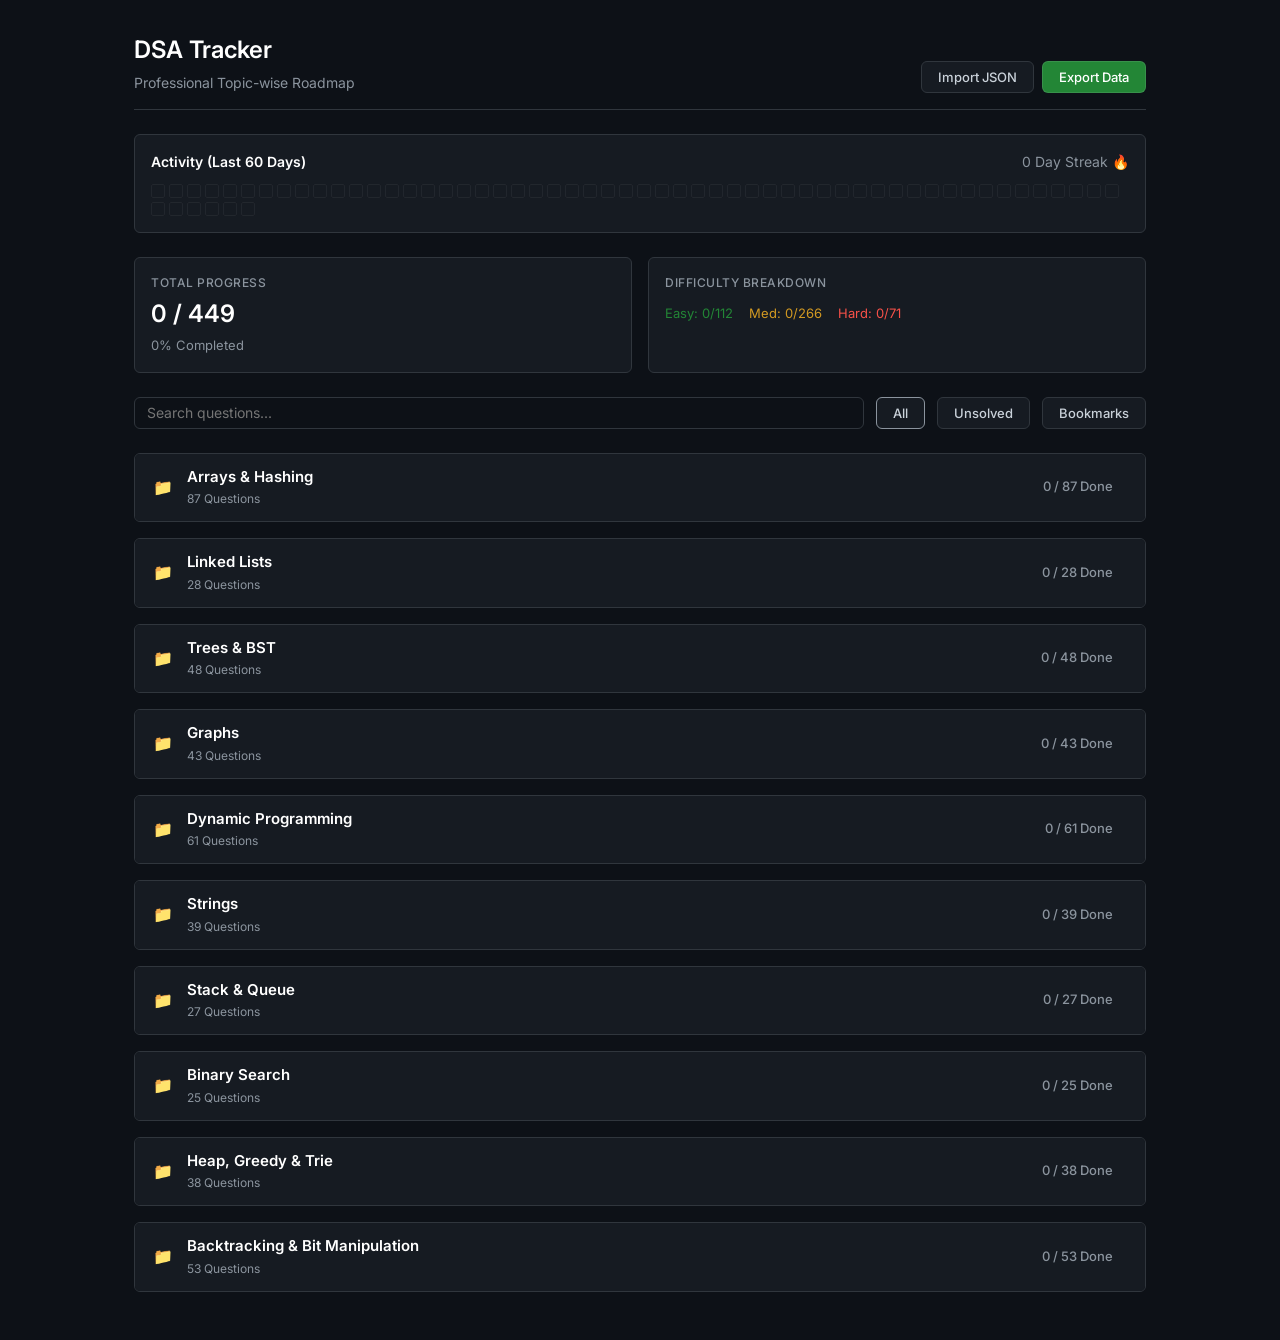
==== index.html @ 183a4bf5 "feat: implement DSA roadmap tracker application with progress tracking, filtering, and data manageme" ====
<!DOCTYPE html>
<html lang="en">
<head>
<meta charset="UTF-8">
<meta name="viewport" content="width=device-width, initial-scale=1.0">
<title>DSA Tracker Pro</title>
<link href="https://fonts.googleapis.com/css2?family=Inter:wght@400;500;600&display=swap" rel="stylesheet">
<link rel="stylesheet" href="style.css">
</head>
<body>

<div class="app-container">
  <div class="header">
    <div class="header-left">
      <h1>DSA Tracker</h1>
      <p>Professional Topic-wise Roadmap</p>
    </div>
    <div class="header-actions">
      <input type="file" id="importFile" style="display:none" accept=".json" onchange="importData(event)">
      <button class="btn" onclick="document.getElementById('importFile').click()">Import JSON</button>
      <button class="btn btn-primary" onclick="exportData()">Export Data</button>
    </div>
  </div>

  <div class="heatmap-container">
    <div class="heatmap-title"><span>Activity (Last 60 Days)</span> <span id="streakCount" style="color:var(--text-secondary);font-weight:400">0 Day Streak</span></div>
    <div class="heatmap-grid" id="heatmapGrid"></div>
  </div>

  <div class="stats-grid">
    <div class="stat-card">
      <div class="stat-label">Total Progress</div>
      <div class="stat-val"><span id="doneQ">0</span> / <span id="totalQ">0</span></div>
      <div style="font-size: 13px; color: var(--text-secondary); margin-top: 4px;"><span id="totalPct">0%</span> Completed</div>
    </div>
    <div class="stat-card">
      <div class="stat-label">Difficulty Breakdown</div>
      <div class="diff-stats">
        <div class="diff-E">Easy: <span id="doneE">0</span>/<span id="totE">0</span></div>
        <div class="diff-M">Med: <span id="doneM">0</span>/<span id="totM">0</span></div>
        <div class="diff-H">Hard: <span id="doneH">0</span>/<span id="totH">0</span></div>
      </div>
    </div>
  </div>

  <div class="toolbar">
    <input type="text" id="searchInput" class="search-input" placeholder="Search questions..." oninput="renderTopicView()">
    <button class="btn" id="filterBtnAll" onclick="setFilter('all')">All</button>
    <button class="btn" id="filterBtnUnsolved" onclick="setFilter('unsolved')">Unsolved</button>
    <button class="btn" id="filterBtnBookmarks" onclick="setFilter('bookmarks')">Bookmarks</button>
  </div>

  <div id="topicView"></div>
</div>

<script src="data.js"></script>
<script src="app.js"></script>
</body>
</html>
---- style.css ----
:root {
  --bg-main: #0d1117;
  --bg-card: #161b22;
  --bg-hover: #21262d;
  --text-primary: #c9d1d9;
  --text-secondary: #8b949e;
  --text-muted: #484f58;
  --accent: #2f81f7;
  --accent-hover: #58a6ff;
  --success: #238636;
  --success-hover: #2ea043;
  --warning: #d29922;
  --danger: #f85149;
  --border: #30363d;
  --radius: 6px;
  --font: 'Inter', -apple-system, BlinkMacSystemFont, "Segoe UI", Helvetica, Arial, sans-serif;
}

* { box-sizing: border-box; margin: 0; padding: 0; }
body { font-family: var(--font); background: var(--bg-main); color: var(--text-primary); line-height: 1.5; font-size: 14px; padding: 32px 20px; }
.app-container { max-width: 1012px; margin: 0 auto; }

.header { display: flex; justify-content: space-between; align-items: flex-end; padding-bottom: 16px; border-bottom: 1px solid var(--border); margin-bottom: 24px; }
.header-left h1 { font-size: 24px; font-weight: 600; color: #fff; }
.header-left p { color: var(--text-secondary); margin-top: 4px; font-size: 14px; }
.header-actions { display: flex; gap: 8px; }

.btn { background: var(--bg-card); color: var(--text-primary); border: 1px solid var(--border); padding: 5px 16px; border-radius: var(--radius); font-size: 13px; font-weight: 500; cursor: pointer; transition: 0.2s; font-family: inherit; display: flex; align-items: center; gap: 6px; line-height: 20px; }
.btn:hover { background: var(--bg-hover); border-color: var(--text-secondary); }
.btn-primary { background: var(--success); color: #fff; border-color: rgba(240,246,252,0.1); }
.btn-primary:hover { background: var(--success-hover); border-color: rgba(240,246,252,0.1); }

/* Heatmap */
.heatmap-container { background: var(--bg-card); border: 1px solid var(--border); border-radius: var(--radius); padding: 16px; margin-bottom: 24px; }
.heatmap-title { font-size: 14px; font-weight: 600; margin-bottom: 12px; color: #fff; display: flex; justify-content: space-between;}
.heatmap-grid { display: flex; gap: 4px; flex-wrap: wrap; }
.heatmap-day { width: 14px; height: 14px; border-radius: 2px; background: #161b22; outline: 1px solid rgba(255,255,255,0.05); outline-offset: -1px; }
.heatmap-day[data-count="1"] { background: #0e4429; }
.heatmap-day[data-count="2"] { background: #006d32; }
.heatmap-day[data-count="3"] { background: #26a641; }
.heatmap-day[data-count="4"] { background: #39d353; }

/* Stats */
.stats-grid { display: grid; grid-template-columns: repeat(auto-fit, minmax(200px, 1fr)); gap: 16px; margin-bottom: 24px; }
.stat-card { background: var(--bg-card); border: 1px solid var(--border); border-radius: var(--radius); padding: 16px; }
.stat-val { font-size: 24px; font-weight: 600; color: #fff; margin-top: 4px; }
.stat-label { font-size: 12px; color: var(--text-secondary); font-weight: 500; text-transform: uppercase; letter-spacing: 0.5px;}
.diff-stats { display: flex; gap: 16px; margin-top: 12px; font-size: 13px; }
.diff-E { color: var(--success); }
.diff-M { color: var(--warning); }
.diff-H { color: var(--danger); }

/* Search & Filter */
.toolbar { display: flex; gap: 12px; margin-bottom: 24px; flex-wrap: wrap; }
.search-input { flex: 1; min-width: 200px; background: var(--bg-main); border: 1px solid var(--border); color: var(--text-primary); padding: 6px 12px; border-radius: var(--radius); font-size: 14px; font-family: inherit; }
.search-input:focus { outline: none; border-color: var(--accent); box-shadow: 0 0 0 3px rgba(47,129,247,0.3); }

/* Topics */
.topic-card { background: var(--bg-main); border: 1px solid var(--border); border-radius: var(--radius); margin-bottom: 16px; overflow: hidden; }
.topic-header { display: flex; align-items: center; padding: 12px 16px; cursor: pointer; user-select: none; background: var(--bg-card); border-bottom: 1px solid transparent; }
.topic-header:hover { background: var(--bg-hover); }
.topic-card.open .topic-header { border-bottom-color: var(--border); }
.topic-icon { font-size: 16px; margin-right: 12px; width: 24px; text-align: center; }
.topic-title { flex: 1; }
.topic-name { font-size: 15px; font-weight: 600; color: #fff; }
.topic-sub { font-size: 12px; color: var(--text-secondary); margin-top: 2px; }
.topic-progress { font-size: 13px; font-weight: 500; color: var(--text-secondary); margin-right: 16px; }

.topic-body { display: none; }
.topic-body.open { display: block; }

.subpattern { border-bottom: 1px solid var(--border); }
.subpattern:last-child { border-bottom: none; }
.sub-header { padding: 12px 16px; background: var(--bg-main); border-bottom: 1px solid var(--border); font-size: 13px; font-weight: 600; color: var(--text-primary); display: flex; justify-content: space-between;}

.q-list { display: flex; flex-direction: column; }
.q-item-container { border-bottom: 1px solid var(--border); }
.q-item-container:last-child { border-bottom: none; }
.q-item { display: flex; align-items: center; padding: 10px 16px; gap: 12px; transition: 0.1s; background: var(--bg-main); }
.q-item:hover { background: var(--bg-hover); }

.q-check { width: 16px; height: 16px; border-radius: 3px; border: 1px solid var(--text-secondary); cursor: pointer; display: flex; align-items: center; justify-content: center; background: var(--bg-main); transition: 0.1s; flex-shrink: 0; }
.q-check:hover { border-color: var(--text-primary); }
.q-check.done { background: var(--accent); border-color: var(--accent); }
.q-check.done::after { content: '✓'; color: #fff; font-size: 10px; font-weight: bold; }

.q-num { font-size: 13px; color: var(--text-muted); font-variant-numeric: tabular-nums; width: 28px; text-align: right; }
.q-name { flex: 1; font-size: 14px; color: var(--text-primary); text-decoration: none; }
.q-name:hover { color: var(--accent); text-decoration: underline; }
.q-name.done { color: var(--text-secondary); text-decoration: line-through; }

.q-actions { display: flex; gap: 4px; align-items: center; }
.icon-btn { background: none; border: none; color: var(--text-muted); cursor: pointer; font-size: 14px; padding: 4px 6px; border-radius: 4px; transition: 0.1s; }
.icon-btn:hover { color: var(--text-primary); background: var(--border); }
.icon-btn.active.star { color: var(--warning); }
.icon-btn.active.note { color: var(--accent); }

.diff-badge { font-size: 12px; font-weight: 500; width: 24px; text-align: center; }
.badge-E { color: var(--success); }
.badge-M { color: var(--warning); }
.badge-H { color: var(--danger); }

.notes-panel { padding: 12px 16px 12px 64px; display: none; background: var(--bg-card); border-top: 1px solid var(--border); }
.notes-panel.open { display: block; }
.notes-textarea { width: 100%; background: var(--bg-main); border: 1px solid var(--border); border-radius: var(--radius); padding: 8px; color: var(--text-primary); font-family: inherit; font-size: 13px; resize: vertical; min-height: 60px; }
.notes-textarea:focus { outline: none; border-color: var(--accent); }

.add-q-form { display: flex; gap: 8px; padding: 12px 16px; background: var(--bg-main); border-top: 1px dashed var(--border); }
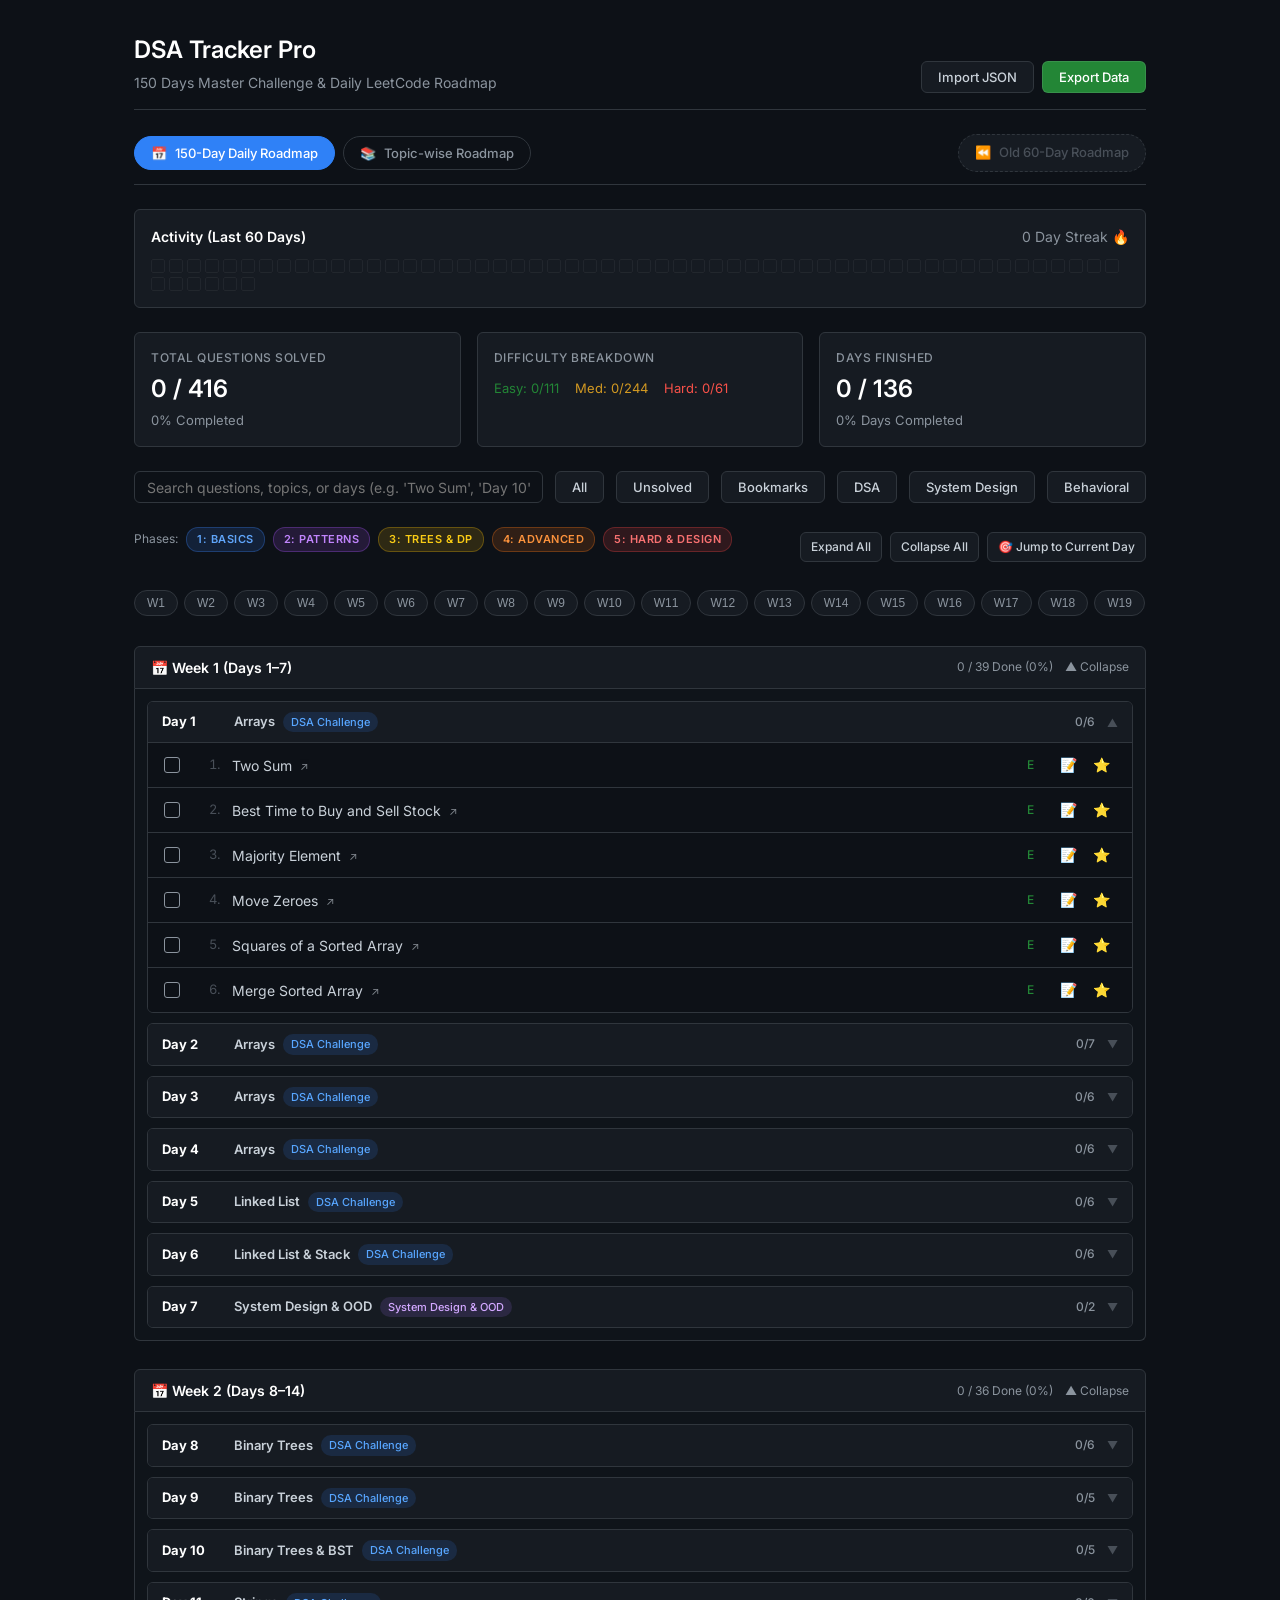
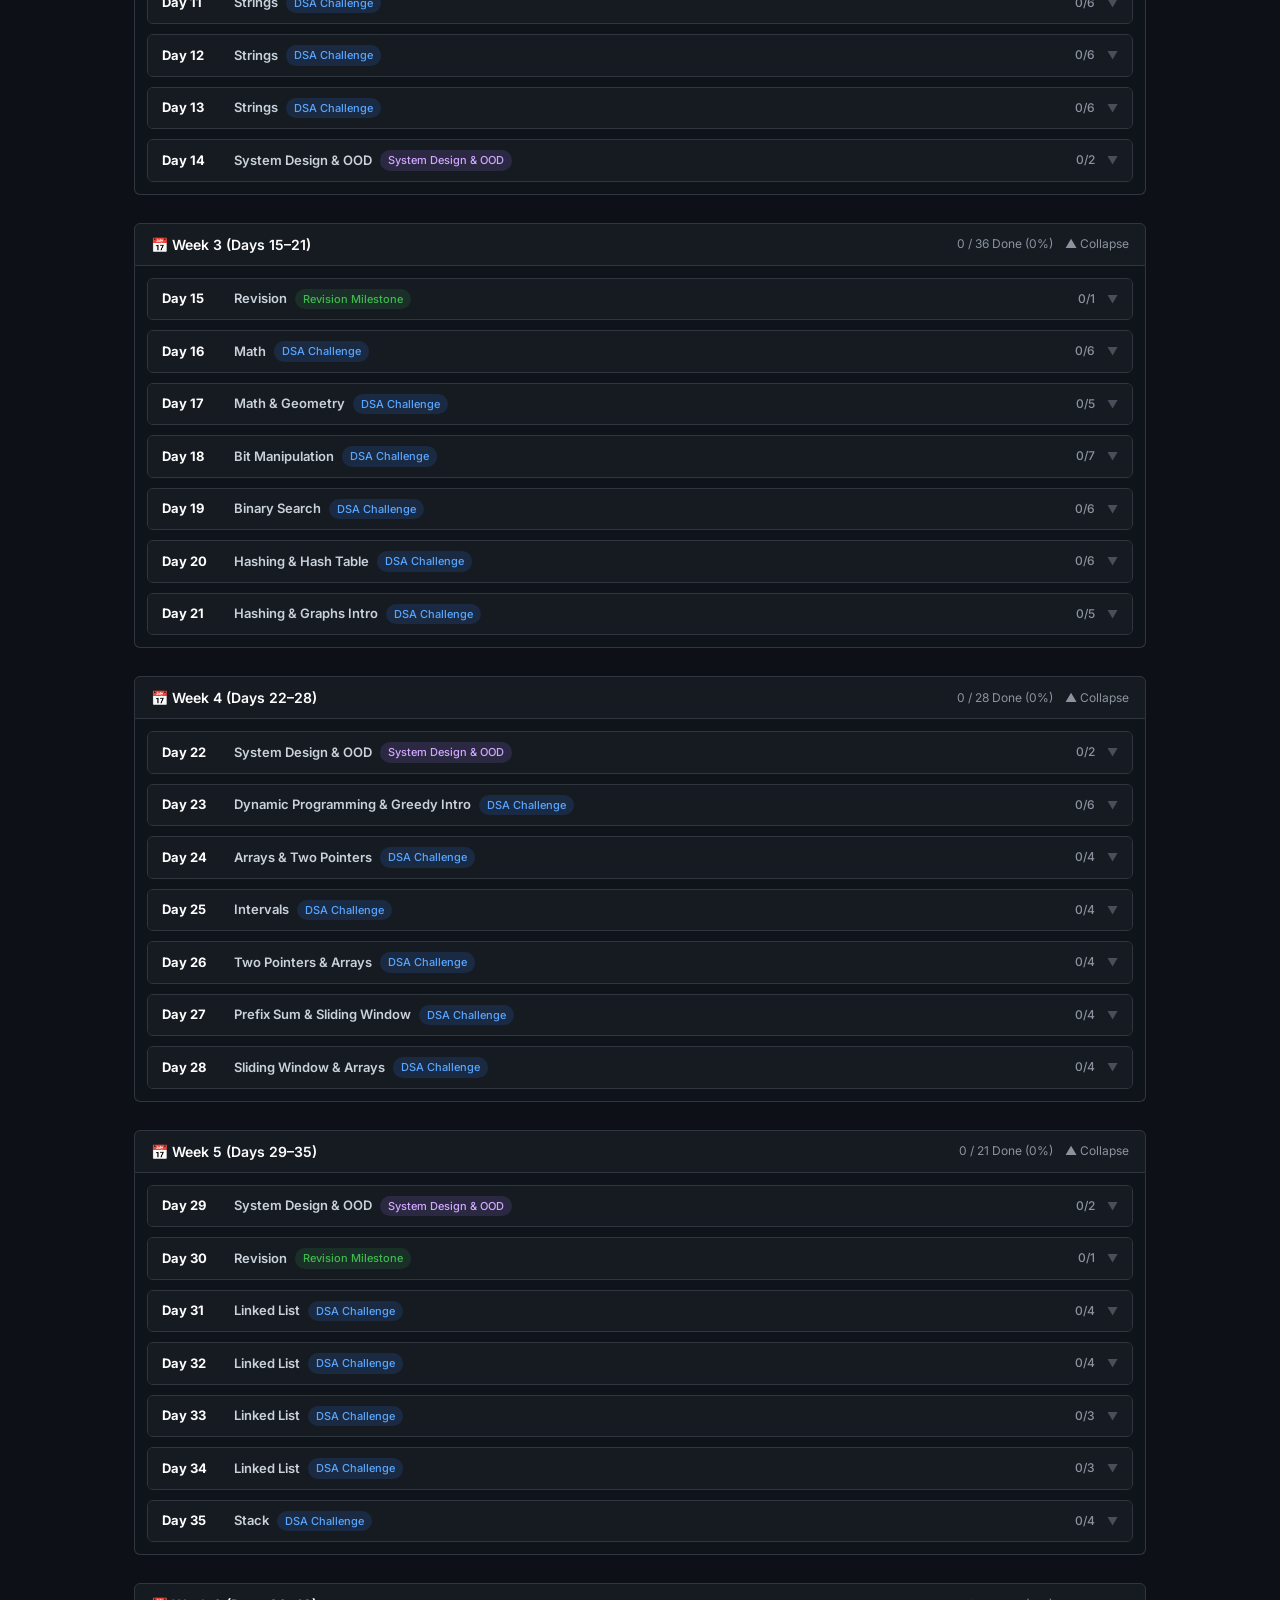
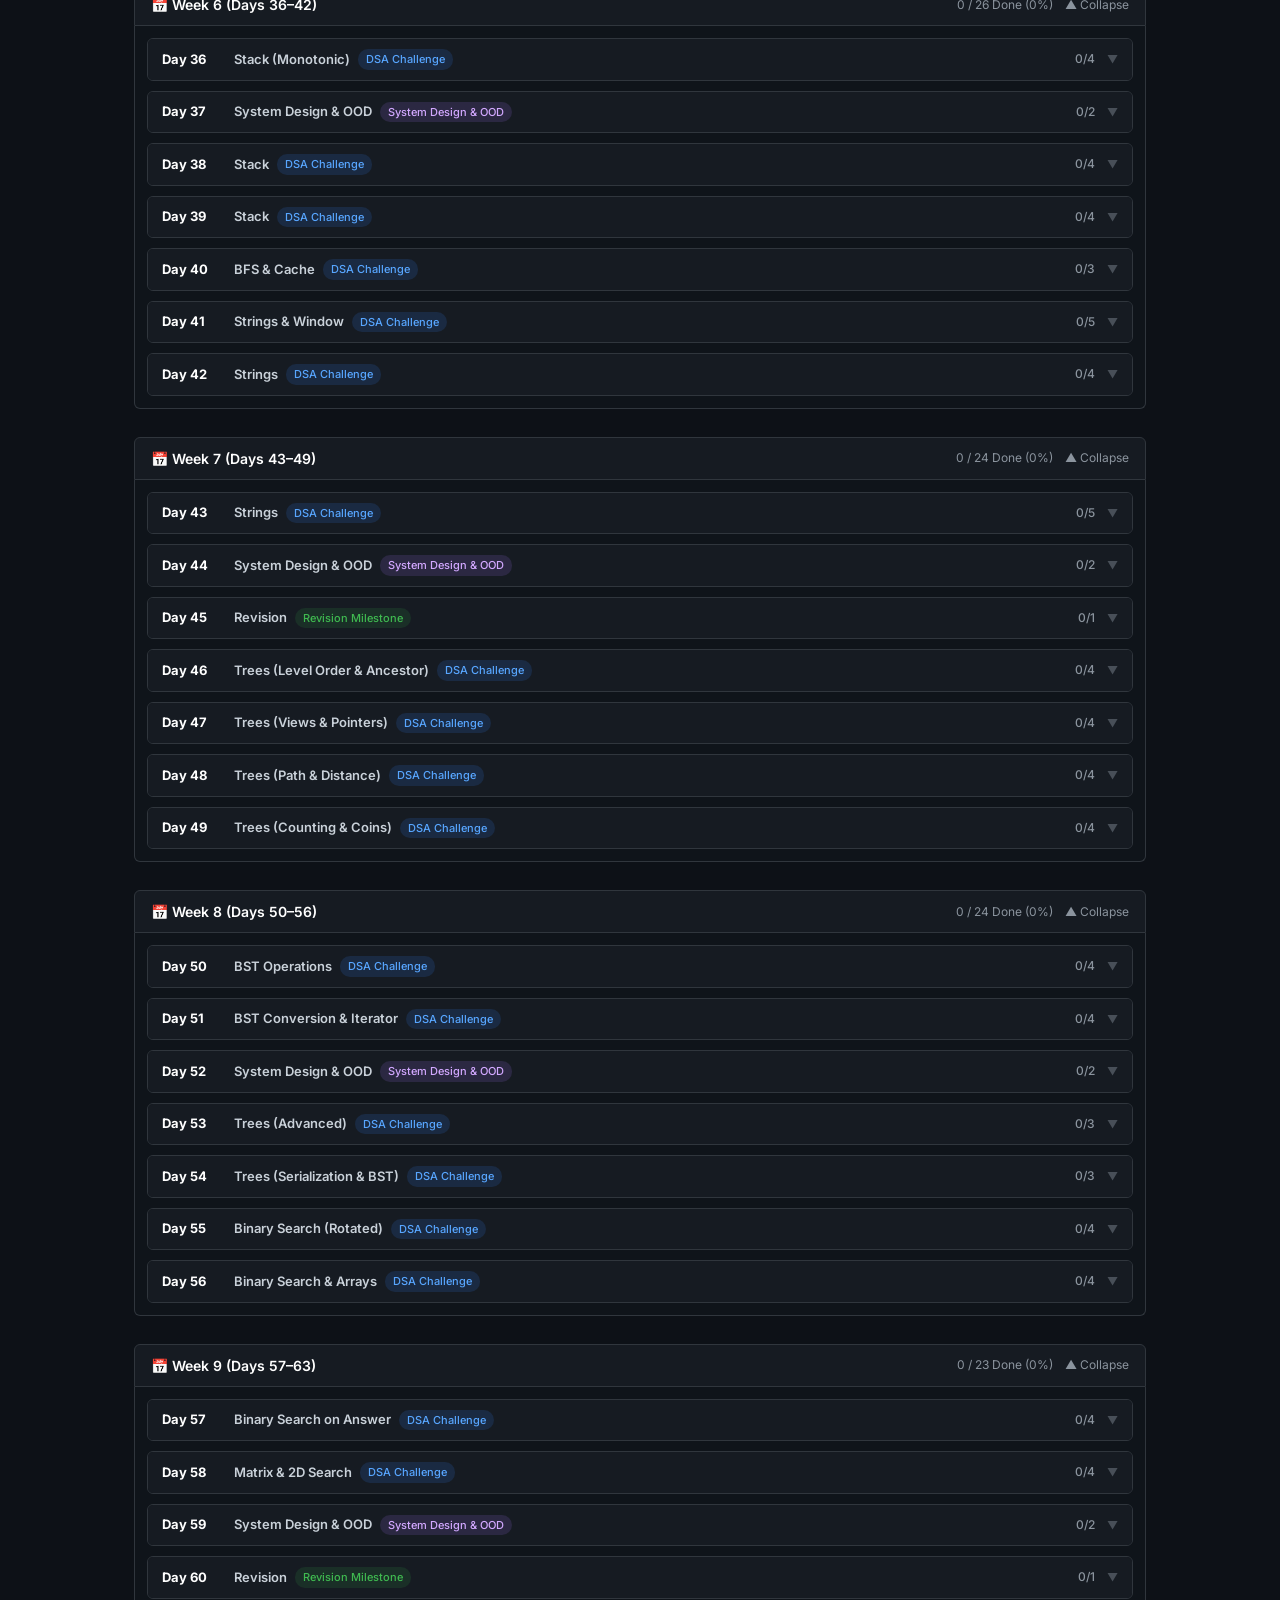
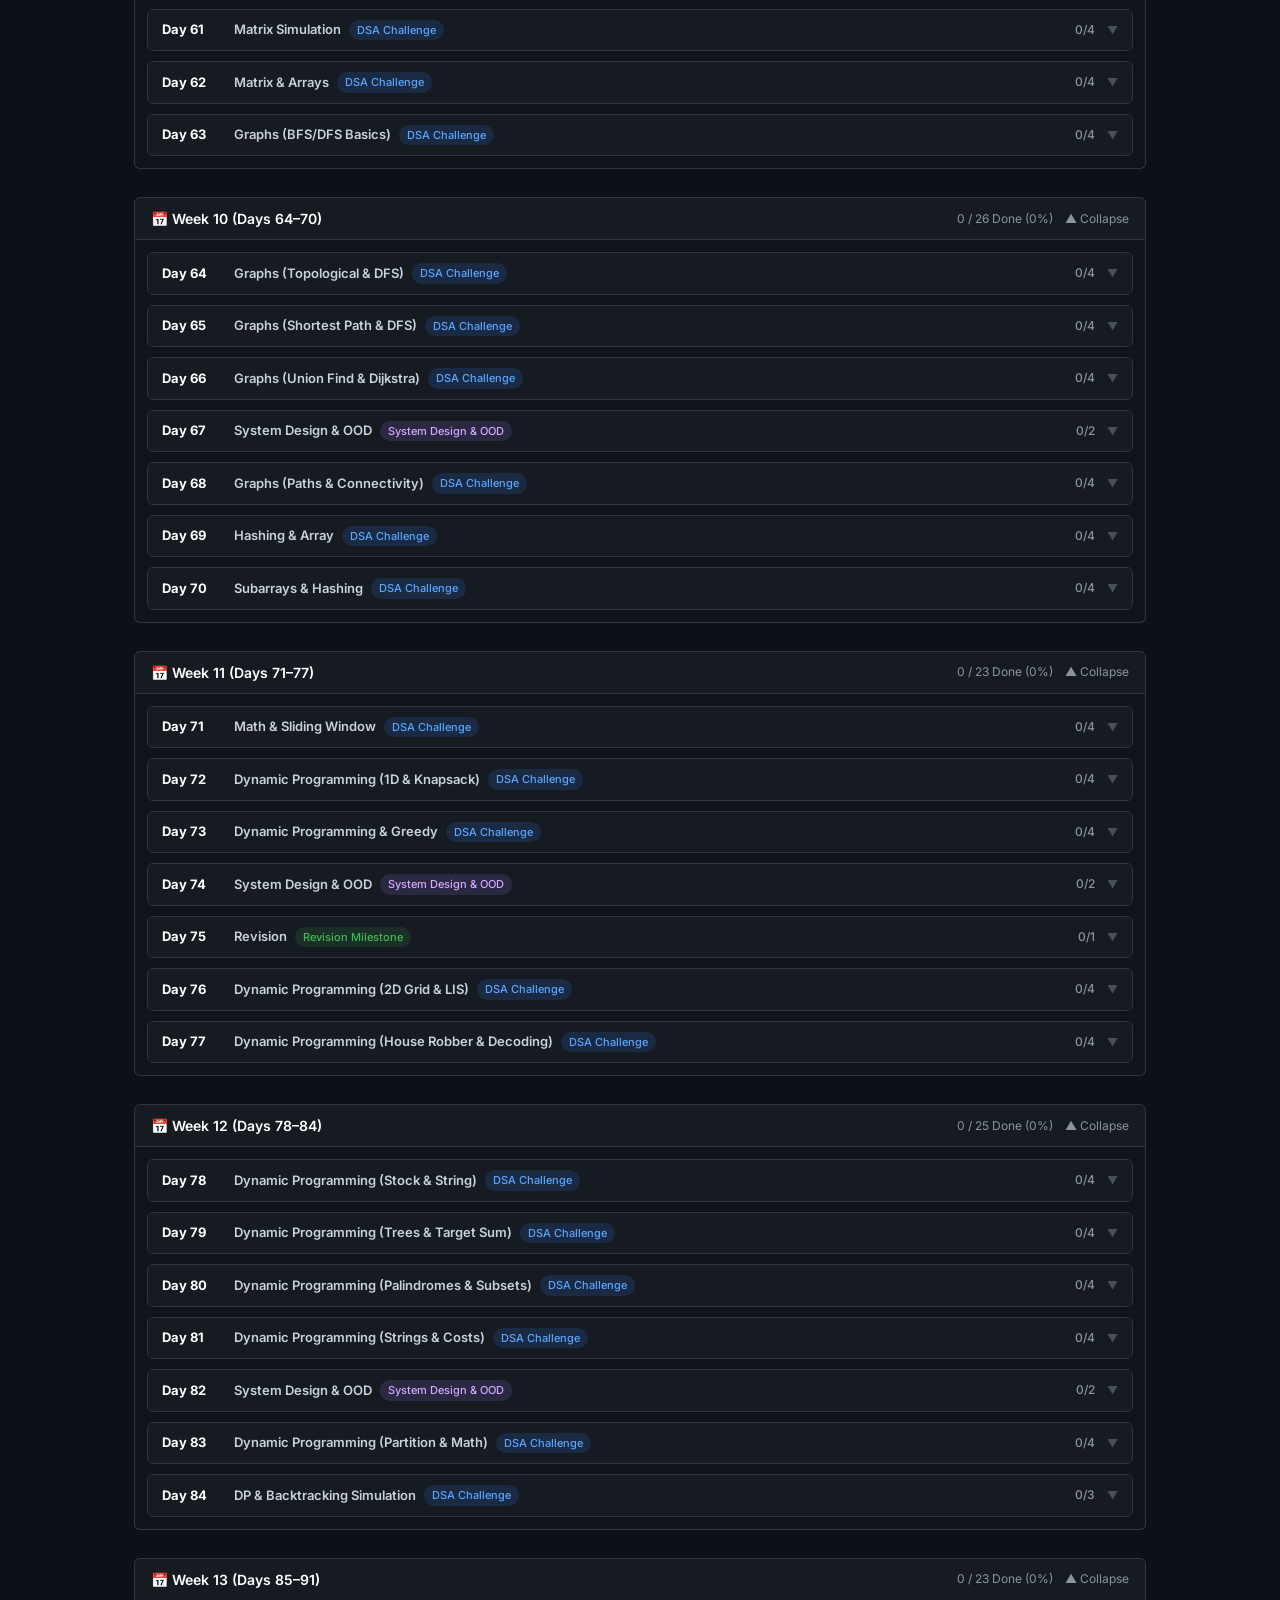
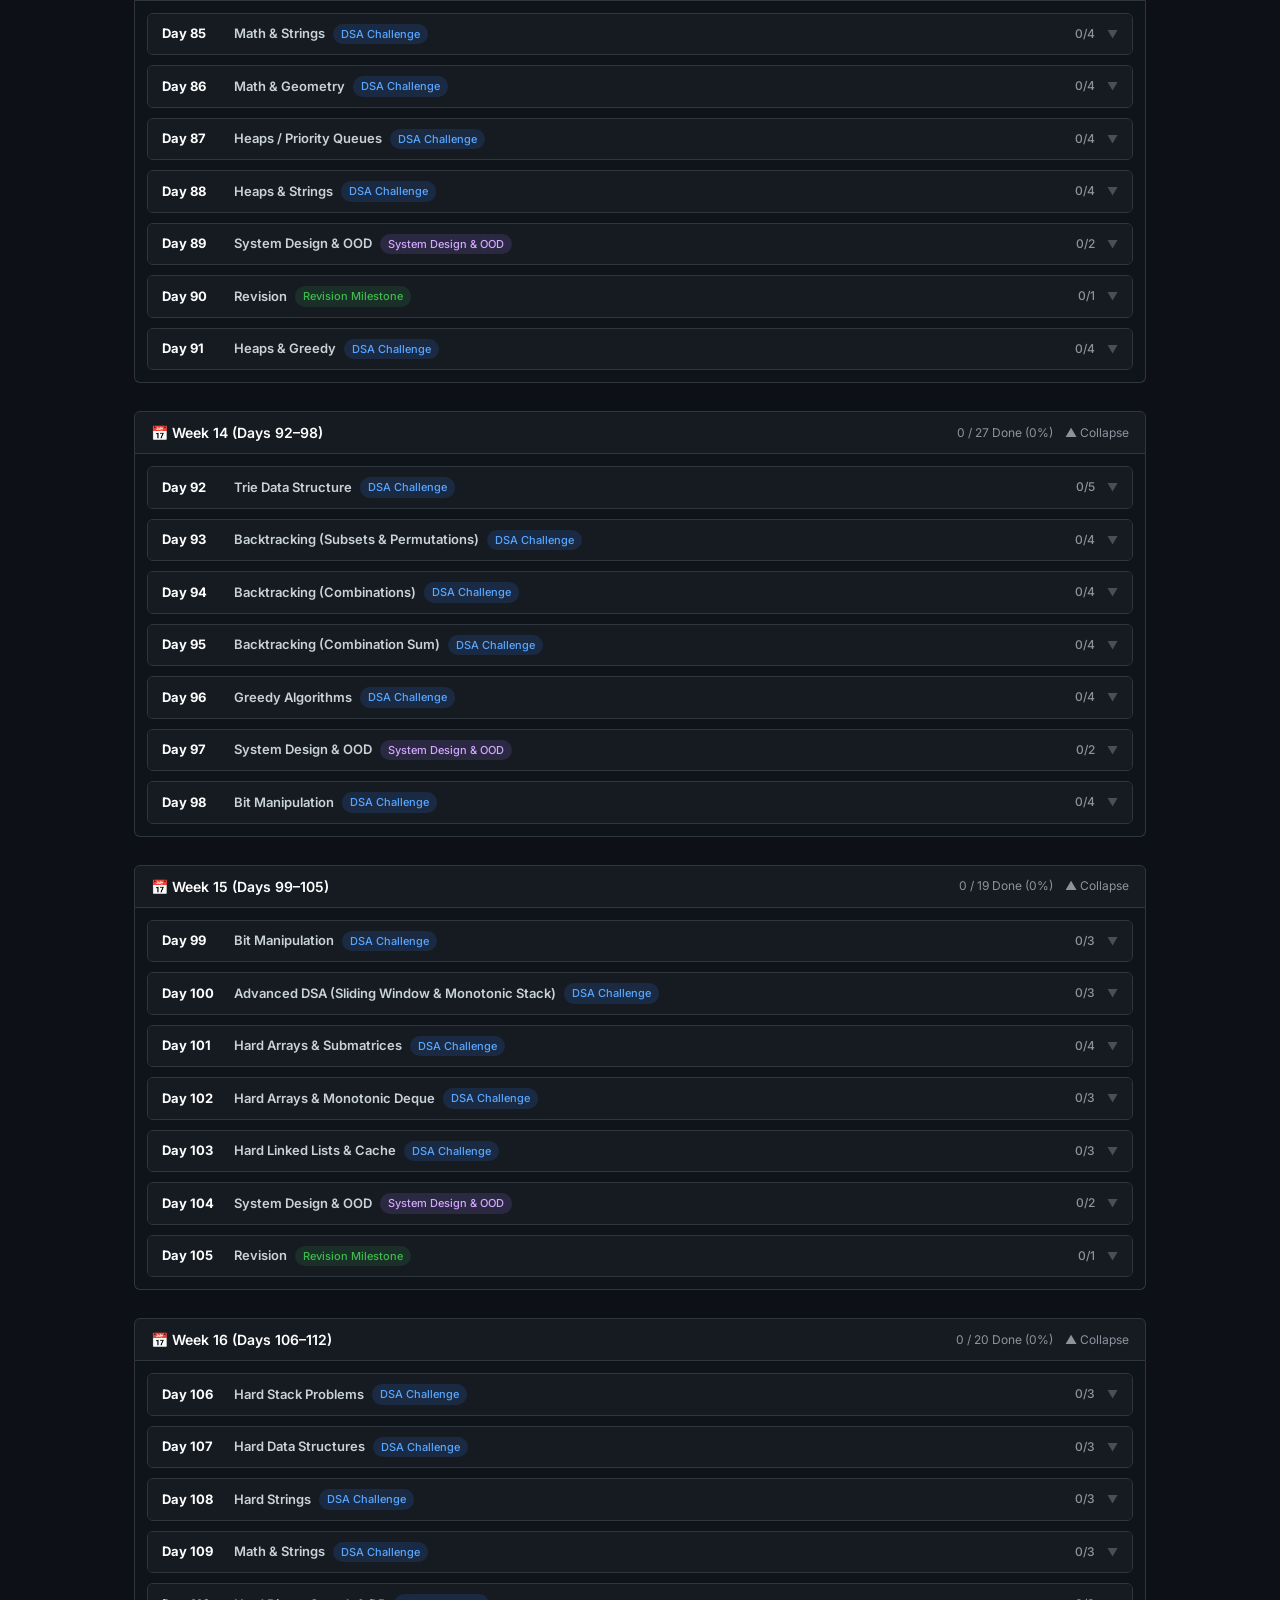
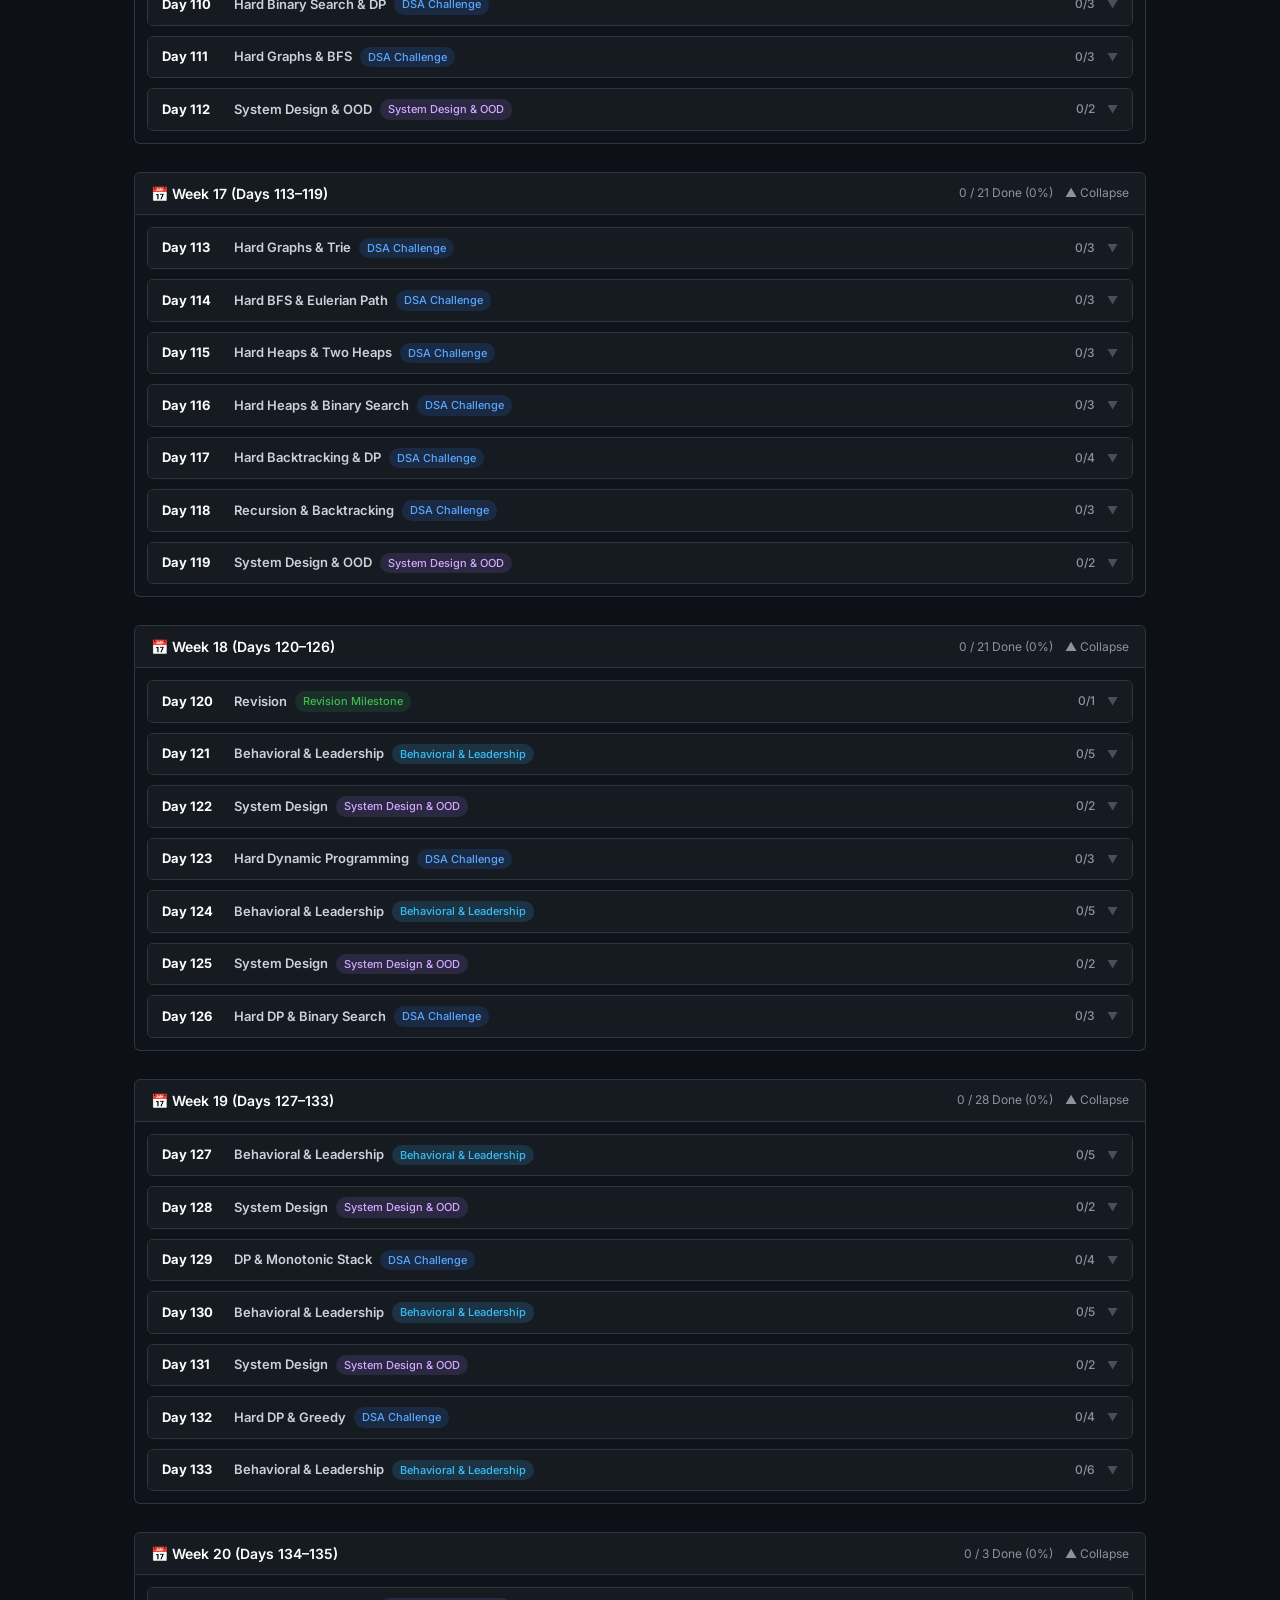
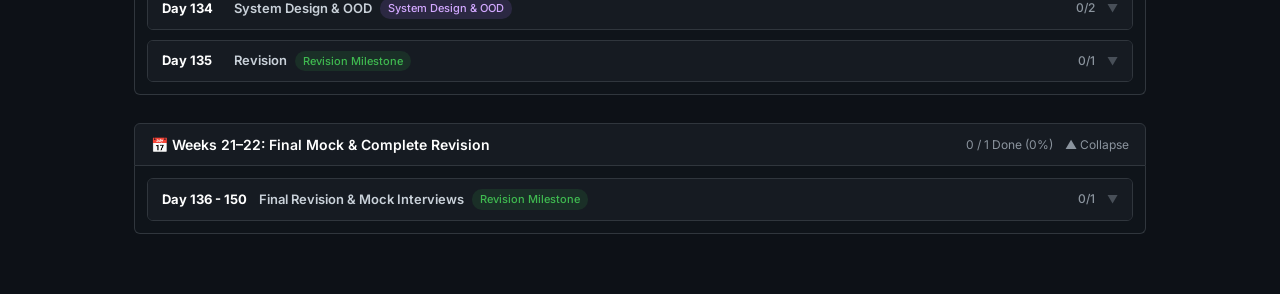
==== commit bcc4495f: "feat: implement 150 days daily challenge and unified daily roadmap view" ====
--- a/index.html
+++ b/index.html
@@ -3,8 +3,8 @@
 <head>
 <meta charset="UTF-8">
 <meta name="viewport" content="width=device-width, initial-scale=1.0">
-<title>DSA Tracker Pro</title>
-<link href="https://fonts.googleapis.com/css2?family=Inter:wght@400;500;600&display=swap" rel="stylesheet">
+<title>DSA Tracker Pro - 150 Days Daily Challenge & Topic Roadmap</title>
+<link href="https://fonts.googleapis.com/css2?family=Inter:wght@400;500;600;700&display=swap" rel="stylesheet">
 <link rel="stylesheet" href="style.css">
 </head>
 <body>
@@ -12,14 +12,29 @@
 <div class="app-container">
   <div class="header">
     <div class="header-left">
-      <h1>DSA Tracker</h1>
-      <p>Professional Topic-wise Roadmap</p>
+      <h1>DSA Tracker Pro</h1>
+      <p id="viewSubtitle">150 Days Master Challenge & Daily LeetCode Roadmap</p>
     </div>
     <div class="header-actions">
       <input type="file" id="importFile" style="display:none" accept=".json" onchange="importData(event)">
       <button class="btn" onclick="document.getElementById('importFile').click()">Import JSON</button>
       <button class="btn btn-primary" onclick="exportData()">Export Data</button>
     </div>
+  </div>
+
+  <!-- View Switcher Navigation -->
+  <div class="view-nav">
+    <div class="nav-tab-group">
+      <button class="nav-tab active" id="tabDaily" onclick="switchView('daily')">
+        <span>📅</span> 150-Day Daily Roadmap
+      </button>
+      <button class="nav-tab" id="tabTopic" onclick="switchView('topic')">
+        <span>📚</span> Topic-wise Roadmap
+      </button>
+    </div>
+    <a href="dsa_60day_roadmap.old.html" class="nav-tab nav-tab-secondary" title="View the original 60-day roadmap file">
+      <span>⏪</span> Old 60-Day Roadmap
+    </a>
   </div>
 
   <div class="heatmap-container">
@@ -29,7 +44,7 @@
 
   <div class="stats-grid">
     <div class="stat-card">
-      <div class="stat-label">Total Progress</div>
+      <div class="stat-label">Total Questions Solved</div>
       <div class="stat-val"><span id="doneQ">0</span> / <span id="totalQ">0</span></div>
       <div style="font-size: 13px; color: var(--text-secondary); margin-top: 4px;"><span id="totalPct">0%</span> Completed</div>
     </div>
@@ -41,19 +56,51 @@
         <div class="diff-H">Hard: <span id="doneH">0</span>/<span id="totH">0</span></div>
       </div>
     </div>
+    <div class="stat-card" id="cardDaysDone">
+      <div class="stat-label">Days Finished</div>
+      <div class="stat-val"><span id="doneDays">0</span> / <span id="totDays">150</span></div>
+      <div style="font-size: 13px; color: var(--text-secondary); margin-top: 4px;"><span id="daysPct">0%</span> Days Completed</div>
+    </div>
   </div>
 
+  <!-- Toolbar with search & filters -->
   <div class="toolbar">
-    <input type="text" id="searchInput" class="search-input" placeholder="Search questions..." oninput="renderTopicView()">
+    <input type="text" id="searchInput" class="search-input" placeholder="Search questions, topics, or days (e.g. 'Two Sum', 'Day 10', 'Graphs')..." oninput="handleSearch()">
     <button class="btn" id="filterBtnAll" onclick="setFilter('all')">All</button>
     <button class="btn" id="filterBtnUnsolved" onclick="setFilter('unsolved')">Unsolved</button>
     <button class="btn" id="filterBtnBookmarks" onclick="setFilter('bookmarks')">Bookmarks</button>
+    <button class="btn" id="filterBtnDSA" onclick="setFilter('dsa')">DSA</button>
+    <button class="btn" id="filterBtnDesign" onclick="setFilter('design')">System Design</button>
+    <button class="btn" id="filterBtnBehavioral" onclick="setFilter('behavioral')">Behavioral</button>
   </div>
 
-  <div id="topicView"></div>
+  <!-- Day View Controls (visible in daily view) -->
+  <div id="dailyControls" class="view-controls">
+    <div class="phase-legend">
+      <span>Phases:</span>
+      <span class="phase-badge phase-badge-1">1: Basics</span>
+      <span class="phase-badge phase-badge-2">2: Patterns</span>
+      <span class="phase-badge phase-badge-3">3: Trees & DP</span>
+      <span class="phase-badge phase-badge-4">4: Advanced</span>
+      <span class="phase-badge phase-badge-5">5: Hard & Design</span>
+    </div>
+    <div class="quick-btns">
+      <button class="btn btn-sm" onclick="expandAllDays()">Expand All</button>
+      <button class="btn btn-sm" onclick="collapseAllDays()">Collapse All</button>
+      <button class="btn btn-sm" onclick="jumpToCurrentDay()">🎯 Jump to Current Day</button>
+    </div>
+  </div>
+
+  <!-- Week Quick Jump Navigator -->
+  <div id="weekNavigator" class="week-navigator"></div>
+
+  <!-- Views -->
+  <div id="dailyView"></div>
+  <div id="topicView" style="display:none"></div>
 </div>
 
 <script src="data.js"></script>
+<script src="daily_data.js"></script>
 <script src="app.js"></script>
 </body>
-</html>+</html>
--- a/style.css
+++ b/style.css
@@ -107,3 +107,87 @@
 .notes-textarea:focus { outline: none; border-color: var(--accent); }
 
 .add-q-form { display: flex; gap: 8px; padding: 12px 16px; background: var(--bg-main); border-top: 1px dashed var(--border); }
+
+/* Navigation Tabs */
+.view-nav { display: flex; gap: 8px; margin-bottom: 24px; border-bottom: 1px solid var(--border); padding-bottom: 12px; align-items: center; justify-content: space-between; flex-wrap: wrap; }
+.nav-tab-group { display: flex; gap: 8px; }
+.nav-tab { background: transparent; border: 1px solid var(--border); color: var(--text-secondary); padding: 8px 16px; border-radius: 20px; font-size: 13px; font-weight: 500; cursor: pointer; transition: 0.2s; font-family: inherit; display: flex; align-items: center; gap: 8px; text-decoration: none; }
+.nav-tab:hover { background: var(--bg-hover); color: var(--text-primary); border-color: var(--text-secondary); }
+.nav-tab.active { background: var(--accent); color: #fff; border-color: var(--accent); }
+.nav-tab-secondary { background: var(--bg-card); color: var(--text-muted); border: 1px dashed var(--border); }
+.nav-tab-secondary:hover { color: var(--text-primary); border-color: var(--accent); }
+
+/* Day View Controls & Weeks */
+.view-controls { display: flex; justify-content: space-between; align-items: center; gap: 12px; margin-bottom: 16px; flex-wrap: wrap; }
+.quick-btns { display: flex; gap: 8px; }
+.btn-sm { padding: 4px 10px; font-size: 12px; border-radius: var(--radius); }
+
+.phase-legend { display: flex; gap: 8px; flex-wrap: wrap; margin-bottom: 16px; font-size: 12px; color: var(--text-secondary); align-items: center; }
+.phase-badge { display: inline-flex; align-items: center; gap: 6px; padding: 3px 10px; border-radius: 12px; font-size: 11px; font-weight: 600; text-transform: uppercase; letter-spacing: 0.5px; }
+.phase-badge-1 { background: rgba(59, 130, 246, 0.15); color: #60a5fa; border: 1px solid rgba(59, 130, 246, 0.3); }
+.phase-badge-2 { background: rgba(168, 85, 247, 0.15); color: #c084fc; border: 1px solid rgba(168, 85, 247, 0.3); }
+.phase-badge-3 { background: rgba(234, 179, 8, 0.15); color: #facc15; border: 1px solid rgba(234, 179, 8, 0.3); }
+.phase-badge-4 { background: rgba(249, 115, 22, 0.15); color: #fb923c; border: 1px solid rgba(249, 115, 22, 0.3); }
+.phase-badge-5 { background: rgba(239, 68, 68, 0.15); color: #f87171; border: 1px solid rgba(239, 68, 68, 0.3); }
+
+.week-navigator { display: flex; gap: 6px; overflow-x: auto; padding: 6px 0 14px; margin-bottom: 16px; scrollbar-width: thin; }
+.week-pill { flex: 0 0 auto; background: var(--bg-card); border: 1px solid var(--border); color: var(--text-secondary); padding: 5px 12px; border-radius: 16px; font-size: 12px; font-weight: 500; cursor: pointer; transition: 0.2s; white-space: nowrap; }
+.week-pill:hover { background: var(--bg-hover); color: var(--text-primary); border-color: var(--accent); }
+.week-pill.active { background: var(--bg-hover); color: var(--accent); border-color: var(--accent); font-weight: 600; }
+
+/* Week Section */
+.week-container { margin-bottom: 28px; }
+.week-header { display: flex; justify-content: space-between; align-items: center; padding: 10px 16px; background: var(--bg-card); border: 1px solid var(--border); border-radius: var(--radius) var(--radius) 0 0; font-size: 14px; font-weight: 600; color: #fff; cursor: pointer; user-select: none; }
+.week-header:hover { background: var(--bg-hover); }
+.week-header-left { display: flex; align-items: center; gap: 10px; }
+.week-header-right { display: flex; align-items: center; gap: 12px; font-size: 12px; color: var(--text-secondary); font-weight: 400; }
+.week-days { border: 1px solid var(--border); border-top: none; border-radius: 0 0 var(--radius) var(--radius); padding: 12px; background: rgba(22, 27, 34, 0.3); display: flex; flex-direction: column; gap: 10px; }
+.week-days.collapsed { display: none; }
+
+/* Day Card */
+.day-card { background: var(--bg-main); border: 1px solid var(--border); border-radius: var(--radius); overflow: hidden; transition: 0.15s border-color; }
+.day-card:hover { border-color: var(--text-muted); }
+.day-card.completed { border-left: 3px solid var(--success); }
+.day-header { display: flex; align-items: center; padding: 10px 14px; cursor: pointer; user-select: none; background: var(--bg-card); gap: 12px; }
+.day-header:hover { background: var(--bg-hover); }
+.day-num { font-size: 13px; font-weight: 700; color: #fff; min-width: 60px; }
+.day-info { flex: 1; display: flex; align-items: center; gap: 8px; flex-wrap: wrap; }
+.day-category { font-size: 13px; font-weight: 600; color: var(--text-primary); }
+.day-type-badge { font-size: 11px; font-weight: 500; padding: 2px 8px; border-radius: 10px; display: inline-flex; align-items: center; gap: 4px; }
+.badge-type-dsa { background: rgba(47, 129, 247, 0.15); color: #58a6ff; }
+.badge-type-design { background: rgba(163, 113, 247, 0.15); color: #d2a8ff; }
+.badge-type-behavioral { background: rgba(56, 189, 248, 0.15); color: #38bdf8; }
+.badge-type-revision { background: rgba(46, 160, 67, 0.15); color: #3fb950; }
+
+.day-progress { font-size: 12px; color: var(--text-secondary); font-weight: 500; display: flex; align-items: center; gap: 6px; }
+.day-done-pill { background: rgba(46, 160, 67, 0.2); color: #3fb950; padding: 2px 6px; border-radius: 4px; font-size: 11px; font-weight: 600; }
+.day-chevron { font-size: 11px; color: var(--text-muted); transition: transform 0.2s; }
+.day-card.open .day-chevron { transform: rotate(180deg); }
+
+.day-body { display: none; border-top: 1px solid var(--border); }
+.day-card.open .day-body { display: block; }
+
+/* Specialized Cards for Non-DSA Days */
+.design-item, .behavioral-item { display: flex; align-items: flex-start; padding: 12px 16px; gap: 12px; border-bottom: 1px solid var(--border); background: var(--bg-main); transition: 0.1s; }
+.design-item:last-child, .behavioral-item:last-child { border-bottom: none; }
+.design-item:hover, .behavioral-item:hover { background: var(--bg-hover); }
+.design-details, .behavioral-details { flex: 1; }
+.design-title, .behavioral-question { font-size: 14px; font-weight: 500; color: var(--text-primary); text-decoration: none; display: flex; align-items: center; gap: 8px; }
+.design-title:hover { color: var(--accent); text-decoration: underline; }
+.design-meta, .behavioral-meta { font-size: 12px; color: var(--text-secondary); margin-top: 4px; display: flex; align-items: center; gap: 8px; flex-wrap: wrap; }
+.design-tag { font-size: 10px; font-weight: 600; padding: 2px 6px; border-radius: 4px; background: rgba(163, 113, 247, 0.2); color: #d2a8ff; text-transform: uppercase; }
+.star-hint { font-size: 11px; color: var(--warning); display: flex; align-items: center; gap: 4px; margin-top: 4px; }
+
+.revision-box { padding: 16px; background: rgba(35, 134, 54, 0.08); border-left: 3px solid var(--success); display: flex; flex-direction: column; gap: 8px; }
+.revision-title { font-size: 14px; font-weight: 600; color: #3fb950; display: flex; align-items: center; gap: 8px; }
+.revision-desc { font-size: 13px; color: var(--text-secondary); line-height: 1.6; }
+.revision-action { display: flex; align-items: center; gap: 10px; margin-top: 4px; }
+
+/* Filter Pill bar */
+.filter-bar { display: flex; gap: 8px; margin-bottom: 16px; flex-wrap: wrap; }
+.filter-chip { background: var(--bg-card); border: 1px solid var(--border); color: var(--text-secondary); padding: 4px 12px; border-radius: 14px; font-size: 12px; font-weight: 500; cursor: pointer; transition: 0.15s; font-family: inherit; }
+.filter-chip:hover { color: var(--text-primary); border-color: var(--text-secondary); }
+.filter-chip.active { background: var(--bg-hover); color: #fff; border-color: var(--accent); }
+
+/* External link indicator */
+.ext-icon { font-size: 11px; opacity: 0.6; margin-left: 4px; vertical-align: middle; }
